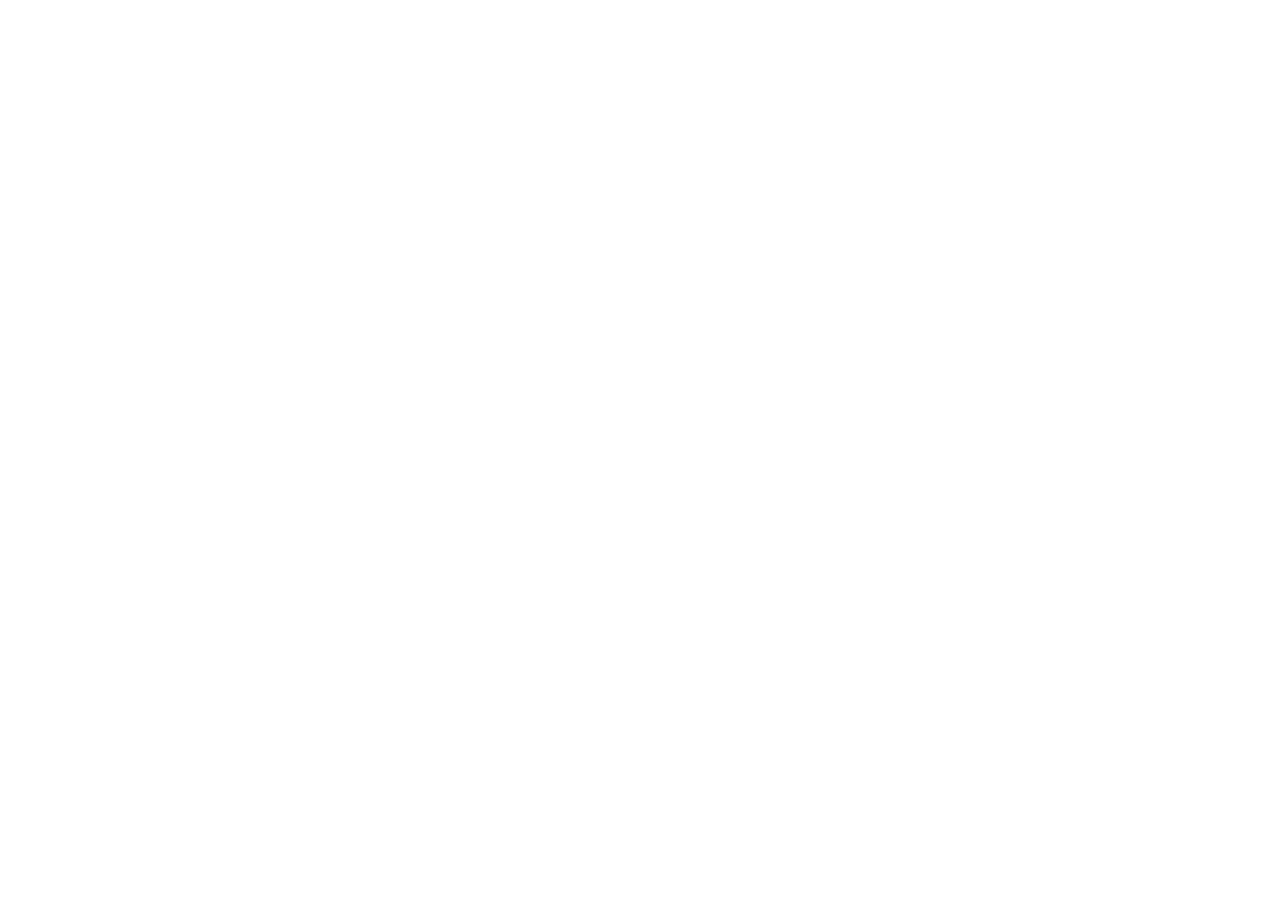
==== pages/contacto.html @ 213a4077 "Creo la estructura inicial del proyecto" ====
<!DOCTYPE html>
<html lang="es">
<head>
    <meta charset="UTF-8">
    <meta name="viewport" content="width=device-width, initial-scale=1.0">
    <title>Contacto | Ana María Vela Ballén</title>
    <link href="https://cdn.jsdelivr.net/npm/bootstrap@5.3.8/dist/css/bootstrap.min.css" rel="stylesheet" integrity="sha384-sRIl4kxILFvY47J16cr9ZwB07vP4J8+LH7qKQnuqkuIAvNWLzeN8tE5YBujZqJLB" crossorigin="anonymous">
    <link rel="stylesheet" href="../css/style.css">

</head>
<body>
    <header></header>

    <main></main>

    <footer></footer>
    <script src="https://cdn.jsdelivr.net/npm/bootstrap@5.3.8/dist/js/bootstrap.bundle.min.js" integrity="sha384-FKyoEForCGlyvwx9Hj09JcYn3nv7wiPVlz7YYwJrWVcXK/BmnVDxM+D2scQbITxI" crossorigin="anonymous"></script>
</body>
</html>
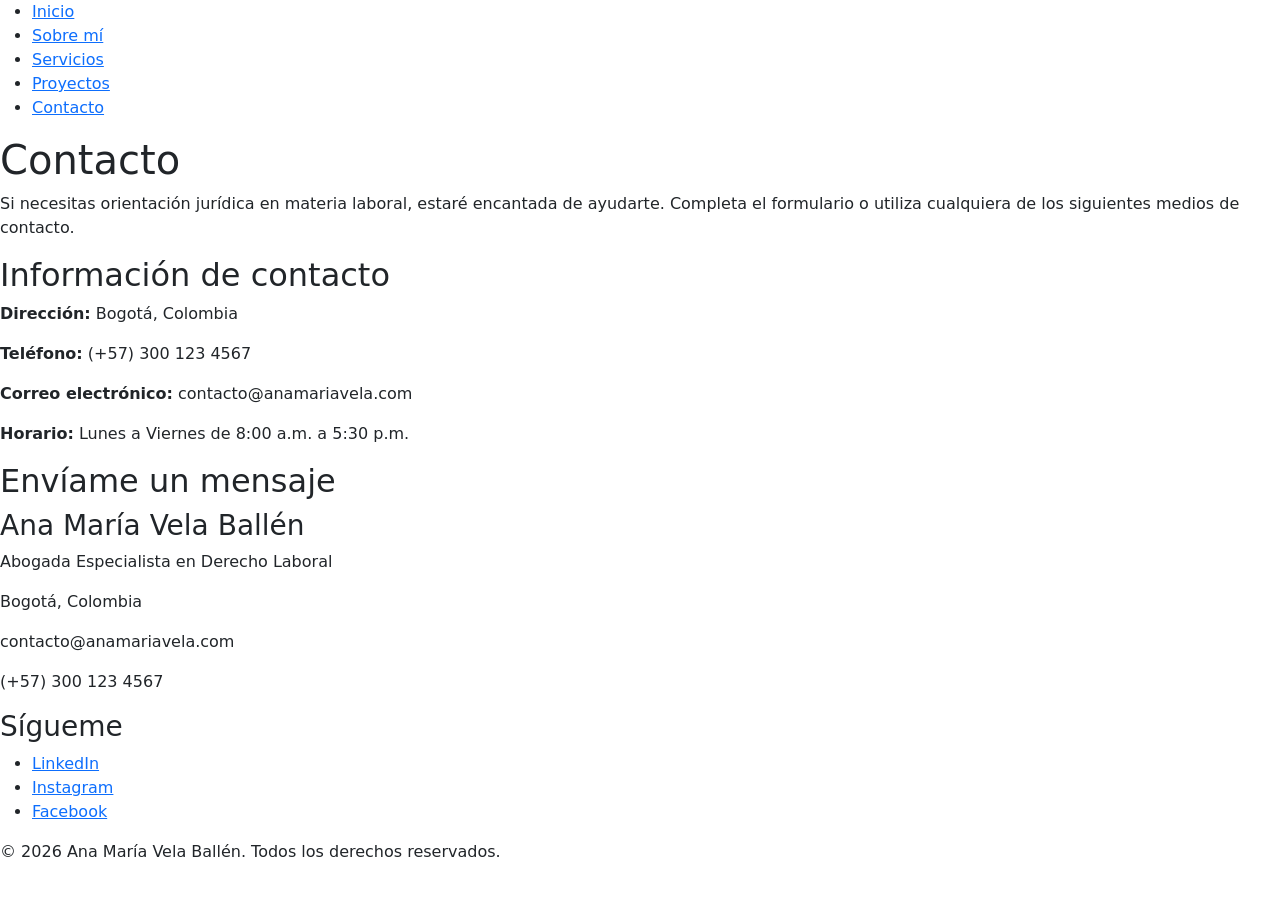
==== commit 24c5fe1e: "Completo la estructura HTML de las páginas internas" ====
--- a/pages/contacto.html
+++ b/pages/contacto.html
@@ -9,11 +9,64 @@
 
 </head>
 <body>
-    <header></header>
+    <header>
+        <nav class="menu-principal">
+            <ul>
+                <li><a href="../index.html">Inicio</a></li>
+                <li><a href="./sobremi.html">Sobre mí</a></li>
+                <li><a href="./servicios.html">Servicios</a></li>
+                <li><a href="./proyectos.html">Proyectos</a></li>
+                <li><a href="./contacto.html">Contacto</a></li>
+            </ul>
+        </nav>
+    </header>
 
-    <main></main>
+    <main>
+    <section class="presentacion-contacto">
+        <h1>Contacto</h1>
+        <p>
+            Si necesitas orientación jurídica en materia laboral, estaré encantada de ayudarte.
+            Completa el formulario o utiliza cualquiera de los siguientes medios de contacto.
+        </p>
+    </section>
 
-    <footer></footer>
+    <section class="informacion-contacto">
+        <h2>Información de contacto</h2>
+        <p><strong>Dirección:</strong> Bogotá, Colombia</p>
+        <p><strong>Teléfono:</strong> (+57) 300 123 4567</p>
+        <p><strong>Correo electrónico:</strong> contacto@anamariavela.com</p>
+        <p><strong>Horario:</strong> Lunes a Viernes de 8:00 a.m. a 5:30 p.m.</p>
+    </section>
+
+    <section class="formulario-contacto">
+        <h2>Envíame un mensaje</h2>
+        <form>
+            <!-- Aquí luego va el formulario con Bootstrap -->
+        </form>
+    </section>
+    </main>
+
+    <footer>
+        <section class="informacion-footer">
+            <h3>Ana María Vela Ballén</h3>
+            <p>Abogada Especialista en Derecho Laboral</p>
+            <p>Bogotá, Colombia</p>
+            <p>contacto@anamariavela.com</p>
+            <p>(+57) 300 123 4567</p>
+        </section>
+
+        <section class="redes-sociales">
+            <h3>Sígueme</h3>
+            <ul>
+                <li><a href="#">LinkedIn</a></li>
+                <li><a href="#">Instagram</a></li>
+                <li><a href="#">Facebook</a></li>
+            </ul>
+        </section>
+        <p>
+        © 2026 Ana María Vela Ballén. Todos los derechos reservados.
+        </p>
+    </footer>
     <script src="https://cdn.jsdelivr.net/npm/bootstrap@5.3.8/dist/js/bootstrap.bundle.min.js" integrity="sha384-FKyoEForCGlyvwx9Hj09JcYn3nv7wiPVlz7YYwJrWVcXK/BmnVDxM+D2scQbITxI" crossorigin="anonymous"></script>
 </body>
 </html>
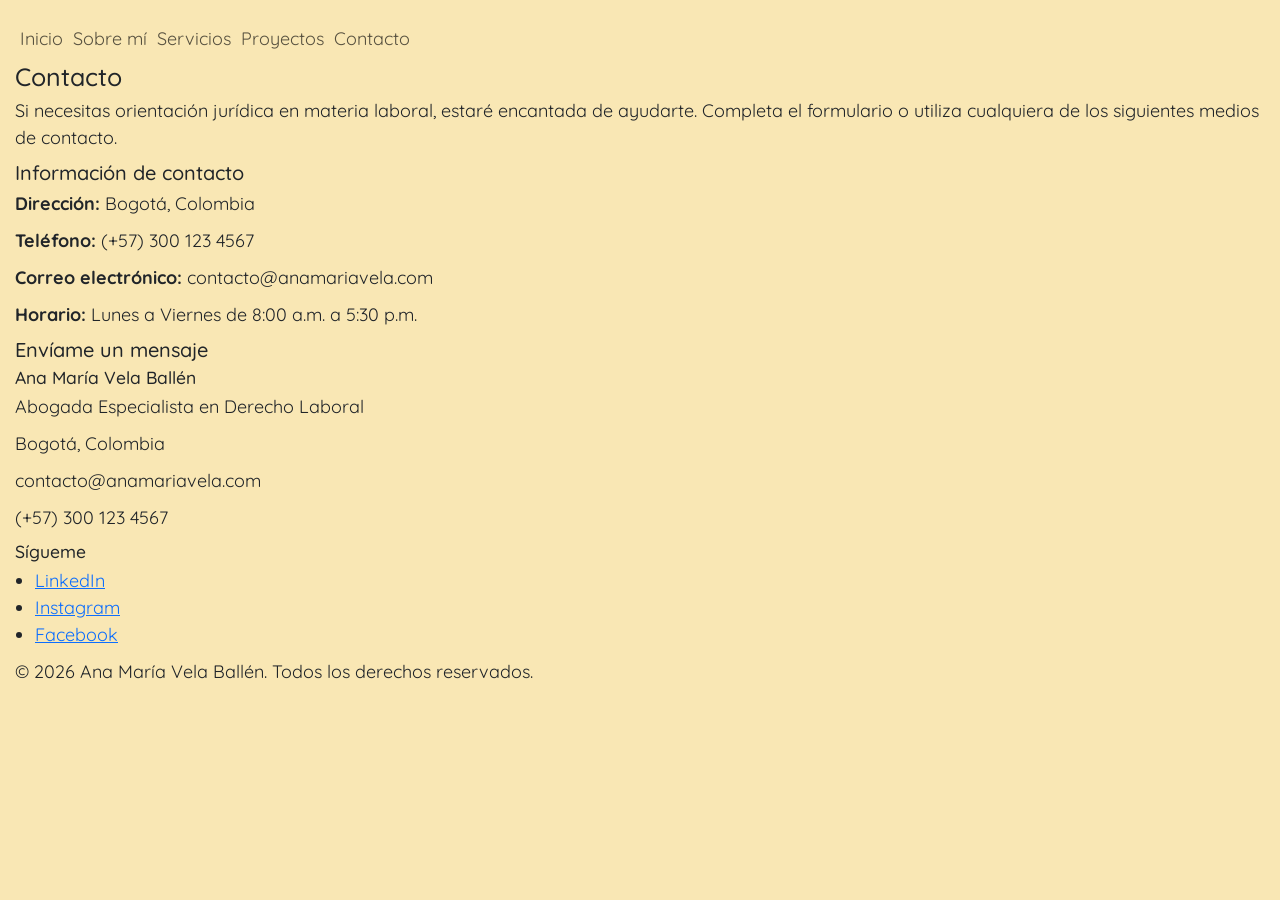
==== commit bf220e3c: "Implemento navbar responsive con Bootstrap" ====
--- a/pages/contacto.html
+++ b/pages/contacto.html
@@ -10,13 +10,23 @@
 </head>
 <body>
     <header>
-        <nav class="menu-principal">
-            <ul>
-                <li><a href="../index.html">Inicio</a></li>
-                <li><a href="./sobremi.html">Sobre mí</a></li>
-                <li><a href="./servicios.html">Servicios</a></li>
-                <li><a href="./proyectos.html">Proyectos</a></li>
-                <li><a href="./contacto.html">Contacto</a></li>
+        <nav class="navbar navbar-expand-lg">
+            <ul class="navbar-nav">
+                <li class="nav-item">
+                    <a class="nav-link" href="../index.html">Inicio</a>
+                </li>
+                <li class="nav-item">
+                    <a class="nav-link" href="./sobremi.html">Sobre mí</a>
+                </li>
+                <li class="nav-item">
+                    <a class="nav-link" href="./servicios.html">Servicios</a>
+                </li>
+                <li class="nav-item">
+                    <a class="nav-link" href="./proyectos.html">Proyectos</a>
+                </li>
+                <li class="nav-item">
+                    <a class="nav-link" href="./contacto.html">Contacto</a>
+                </li>
             </ul>
         </nav>
     </header>
--- a/css/style.css
+++ b/css/style.css
@@ -0,0 +1,23 @@
+@import url('https://fonts.googleapis.com/css2?family=Epilogue:ital,wght@0,100..900;1,100..900&family=Quicksand:wght@300..700&display=swap');
+/*General*/
+*{
+    margin: 0;
+    padding: 0;
+    box-sizing: border-box;
+}
+
+html{
+    font-size: 62.5%;
+}
+body{
+    background-color: #F9E7B4;
+    font-family: "Quicksand", sans-serif;
+    font-size: 1.8rem;
+    padding: 1.5rem;
+}
+img{
+    max-width: 100%;
+}
+.logo-navbar{
+        width:150px;
+}
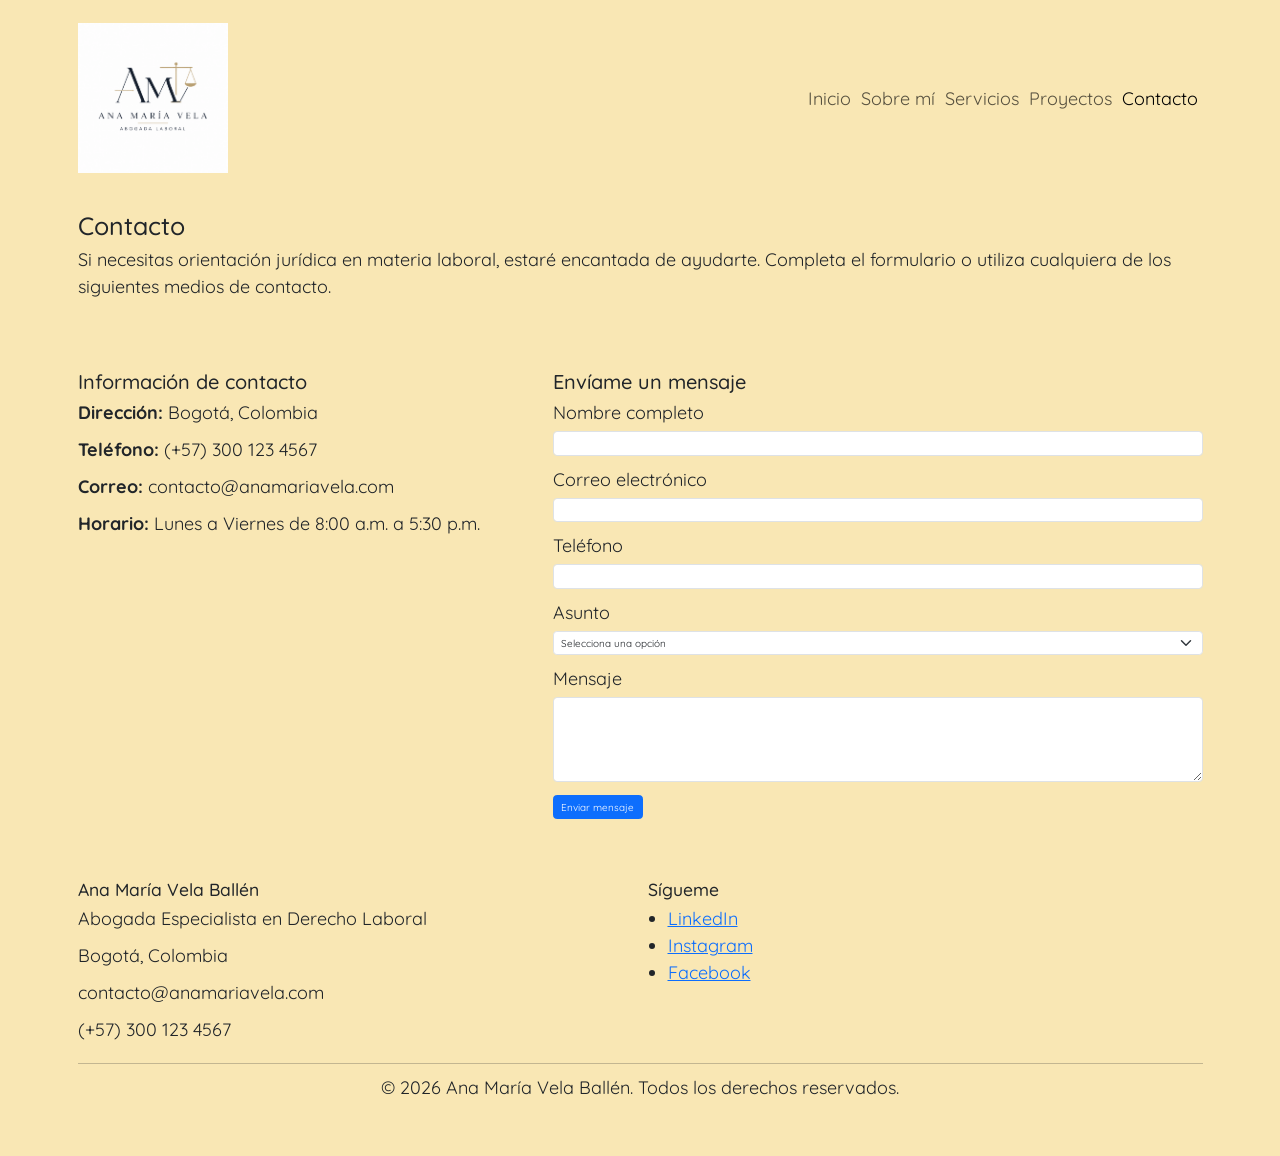
==== commit 88acaa33: "Integro Bootstrap y adapto las páginas al diseño responsive" ====
--- a/pages/contacto.html
+++ b/pages/contacto.html
@@ -1,82 +1,194 @@
 <!DOCTYPE html>
 <html lang="es">
+
 <head>
     <meta charset="UTF-8">
     <meta name="viewport" content="width=device-width, initial-scale=1.0">
     <title>Contacto | Ana María Vela Ballén</title>
+
     <link href="https://cdn.jsdelivr.net/npm/bootstrap@5.3.8/dist/css/bootstrap.min.css" rel="stylesheet" integrity="sha384-sRIl4kxILFvY47J16cr9ZwB07vP4J8+LH7qKQnuqkuIAvNWLzeN8tE5YBujZqJLB" crossorigin="anonymous">
     <link rel="stylesheet" href="../css/style.css">
+</head>
 
-</head>
 <body>
-    <header>
-        <nav class="navbar navbar-expand-lg">
-            <ul class="navbar-nav">
-                <li class="nav-item">
-                    <a class="nav-link" href="../index.html">Inicio</a>
-                </li>
-                <li class="nav-item">
-                    <a class="nav-link" href="./sobremi.html">Sobre mí</a>
-                </li>
-                <li class="nav-item">
-                    <a class="nav-link" href="./servicios.html">Servicios</a>
-                </li>
-                <li class="nav-item">
-                    <a class="nav-link" href="./proyectos.html">Proyectos</a>
-                </li>
-                <li class="nav-item">
-                    <a class="nav-link" href="./contacto.html">Contacto</a>
-                </li>
-            </ul>
-        </nav>
-    </header>
 
-    <main>
-    <section class="presentacion-contacto">
-        <h1>Contacto</h1>
-        <p>
-            Si necesitas orientación jurídica en materia laboral, estaré encantada de ayudarte.
-            Completa el formulario o utiliza cualquiera de los siguientes medios de contacto.
-        </p>
+<header>
+
+    <nav class="navbar navbar-expand-lg">
+        <div class="container">
+
+            <a class="navbar-brand" href="../index.html">
+                <img class="logo-navbar" src="../img/logo.png" alt="Logo de Ana María Vela Ballén">
+            </a>
+
+            <button class="navbar-toggler" type="button" data-bs-toggle="collapse" data-bs-target="#menu-principal" aria-controls="menu-principal" aria-expanded="false" aria-label="Abrir menú">
+                <span class="navbar-toggler-icon"></span>
+            </button>
+
+            <div class="collapse navbar-collapse" id="menu-principal">
+
+                <ul class="navbar-nav ms-auto">
+
+                    <li class="nav-item">
+                        <a class="nav-link" href="../index.html">Inicio</a>
+                    </li>
+
+                    <li class="nav-item">
+                        <a class="nav-link" href="./sobremi.html">Sobre mí</a>
+                    </li>
+
+                    <li class="nav-item">
+                        <a class="nav-link" href="./servicios.html">Servicios</a>
+                    </li>
+
+                    <li class="nav-item">
+                        <a class="nav-link" href="./proyectos.html">Proyectos</a>
+                    </li>
+
+                    <li class="nav-item">
+                        <a class="nav-link active" aria-current="page" href="./contacto.html">Contacto</a>
+                    </li>
+
+                </ul>
+
+            </div>
+
+        </div>
+    </nav>
+
+</header>
+
+<main>
+
+    <section class="presentacion-contacto py-5">
+
+        <div class="container">
+
+            <h1>Contacto</h1>
+
+            <p>
+                Si necesitas orientación jurídica en materia laboral, estaré encantada de ayudarte.
+                Completa el formulario o utiliza cualquiera de los siguientes medios de contacto.
+            </p>
+
+        </div>
+
     </section>
 
-    <section class="informacion-contacto">
-        <h2>Información de contacto</h2>
-        <p><strong>Dirección:</strong> Bogotá, Colombia</p>
-        <p><strong>Teléfono:</strong> (+57) 300 123 4567</p>
-        <p><strong>Correo electrónico:</strong> contacto@anamariavela.com</p>
-        <p><strong>Horario:</strong> Lunes a Viernes de 8:00 a.m. a 5:30 p.m.</p>
+    <section class="informacion-contacto py-5">
+
+        <div class="container">
+
+            <div class="row">
+
+                <div class="col-12 col-lg-5">
+
+                    <h2>Información de contacto</h2>
+
+                    <p><strong>Dirección:</strong> Bogotá, Colombia</p>
+                    <p><strong>Teléfono:</strong> (+57) 300 123 4567</p>
+                    <p><strong>Correo:</strong> contacto@anamariavela.com</p>
+                    <p><strong>Horario:</strong> Lunes a Viernes de 8:00 a.m. a 5:30 p.m.</p>
+
+                </div>
+
+                <div class="col-12 col-lg-7">
+
+                    <h2>Envíame un mensaje</h2>
+
+                    <form>
+
+                        <div class="mb-3">
+                            <label for="nombre" class="form-label">Nombre completo</label>
+                            <input type="text" class="form-control" id="nombre" required>
+                        </div>
+
+                        <div class="mb-3">
+                            <label for="correo" class="form-label">Correo electrónico</label>
+                            <input type="email" class="form-control" id="correo" required>
+                        </div>
+
+                        <div class="mb-3">
+                            <label for="telefono" class="form-label">Teléfono</label>
+                            <input type="tel" class="form-control" id="telefono">
+                        </div>
+
+                        <div class="mb-3">
+                            <label for="asunto" class="form-label">Asunto</label>
+                            <select class="form-select" id="asunto">
+                                <option selected>Selecciona una opción</option>
+                                <option>Asesoría laboral</option>
+                                <option>Contratos de trabajo</option>
+                                <option>Despidos</option>
+                                <option>Conciliaciones</option>
+                                <option>Otro</option>
+                            </select>
+                        </div>
+
+                        <div class="mb-3">
+                            <label for="mensaje" class="form-label">Mensaje</label>
+                            <textarea class="form-control" id="mensaje" rows="5"></textarea>
+                        </div>
+
+                        <button type="submit" class="btn btn-primary">
+                            Enviar mensaje
+                        </button>
+
+                    </form>
+
+                </div>
+
+            </div>
+
+        </div>
+
     </section>
 
-    <section class="formulario-contacto">
-        <h2>Envíame un mensaje</h2>
-        <form>
-            <!-- Aquí luego va el formulario con Bootstrap -->
-        </form>
-    </section>
-    </main>
+</main>
 
-    <footer>
-        <section class="informacion-footer">
-            <h3>Ana María Vela Ballén</h3>
-            <p>Abogada Especialista en Derecho Laboral</p>
-            <p>Bogotá, Colombia</p>
-            <p>contacto@anamariavela.com</p>
-            <p>(+57) 300 123 4567</p>
-        </section>
+<footer class="py-5">
 
-        <section class="redes-sociales">
-            <h3>Sígueme</h3>
-            <ul>
-                <li><a href="#">LinkedIn</a></li>
-                <li><a href="#">Instagram</a></li>
-                <li><a href="#">Facebook</a></li>
-            </ul>
-        </section>
-        <p>
-        © 2026 Ana María Vela Ballén. Todos los derechos reservados.
+    <div class="container">
+
+        <div class="row">
+
+            <section class="col-12 col-md-6">
+
+                <h3>Ana María Vela Ballén</h3>
+
+                <p>Abogada Especialista en Derecho Laboral</p>
+                <p>Bogotá, Colombia</p>
+                <p>contacto@anamariavela.com</p>
+                <p>(+57) 300 123 4567</p>
+
+            </section>
+
+            <section class="col-12 col-md-6">
+
+                <h3>Sígueme</h3>
+
+                <ul>
+                    <li><a href="#">LinkedIn</a></li>
+                    <li><a href="#">Instagram</a></li>
+                    <li><a href="#">Facebook</a></li>
+                </ul>
+
+            </section>
+
+        </div>
+
+        <hr>
+
+        <p class="text-center">
+            © 2026 Ana María Vela Ballén. Todos los derechos reservados.
         </p>
-    </footer>
-    <script src="https://cdn.jsdelivr.net/npm/bootstrap@5.3.8/dist/js/bootstrap.bundle.min.js" integrity="sha384-FKyoEForCGlyvwx9Hj09JcYn3nv7wiPVlz7YYwJrWVcXK/BmnVDxM+D2scQbITxI" crossorigin="anonymous"></script>
+
+    </div>
+
+</footer>
+
+<script src="https://cdn.jsdelivr.net/npm/bootstrap@5.3.8/dist/js/bootstrap.bundle.min.js" integrity="sha384-FKyoEForCGlyvwx9Hj09JcYn3nv7wiPVlz7YYwJrWVcXK/BmnVDxM+D2scQbITxI" crossorigin="anonymous"></script>
+
 </body>
+
 </html>
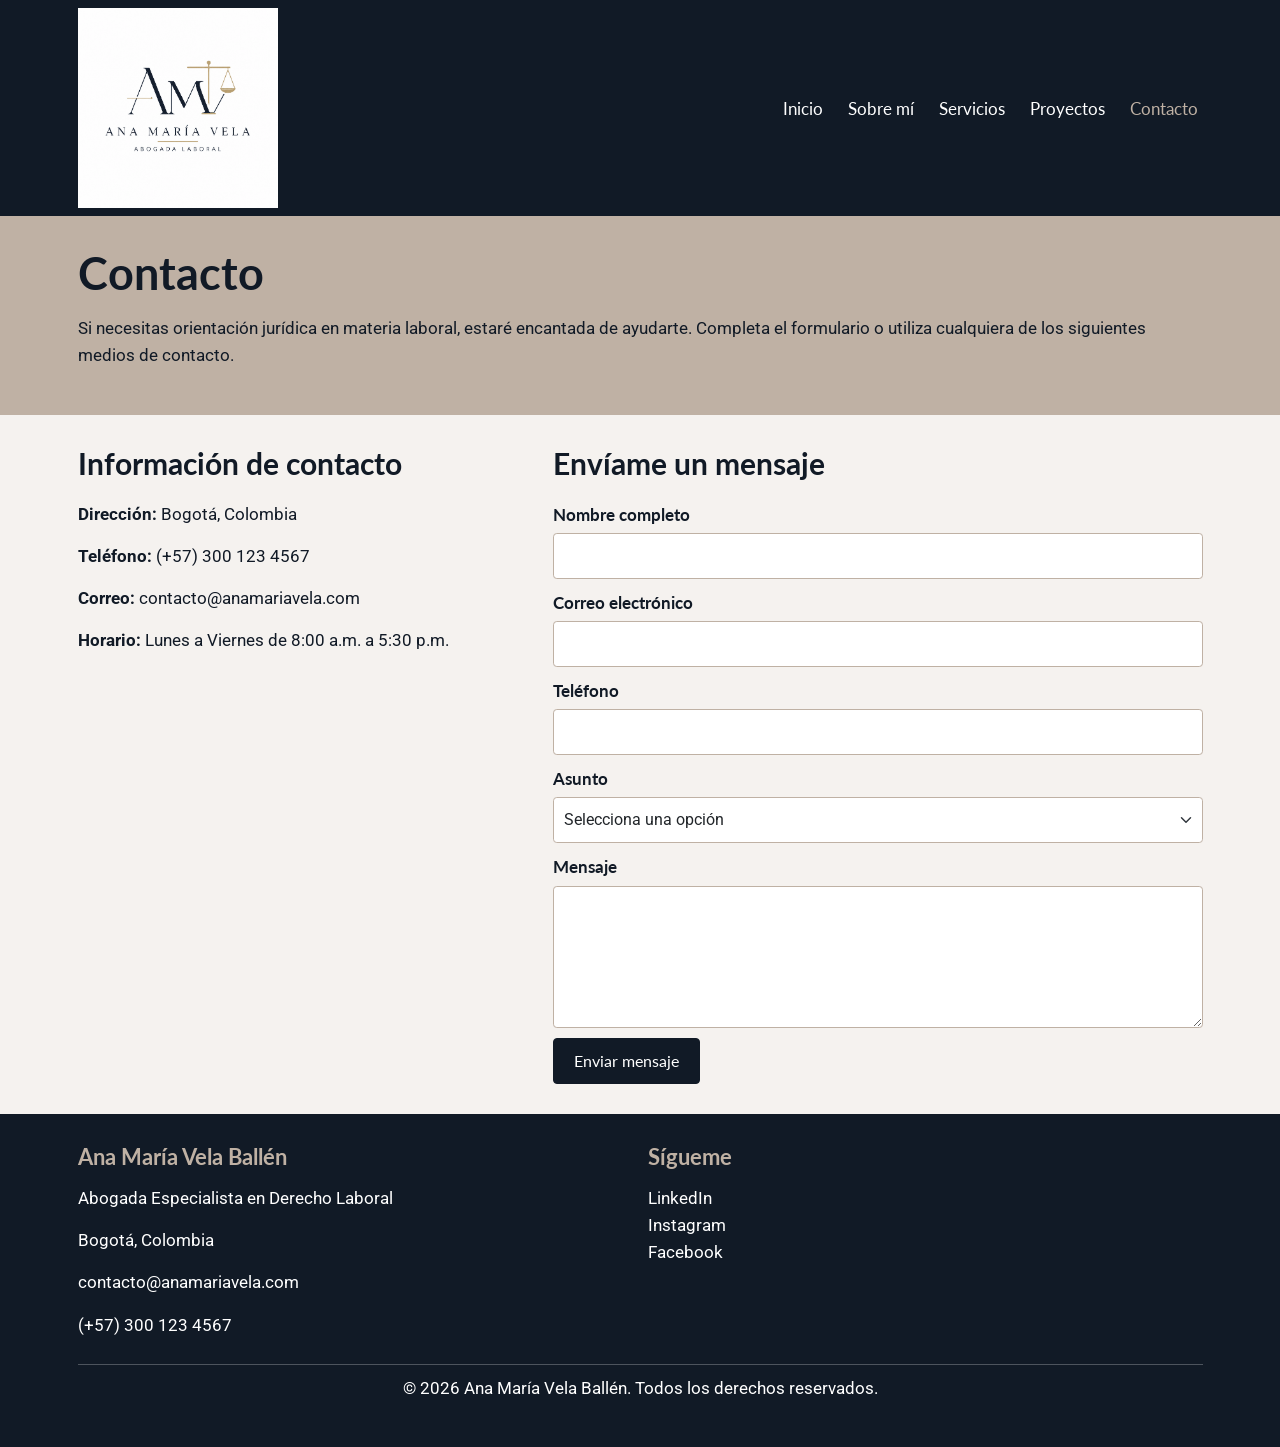
==== commit 56aed109: "Agrego animaciones CSS y librería AOS" ====
--- a/pages/contacto.html
+++ b/pages/contacto.html
@@ -7,6 +7,7 @@
     <title>Contacto | Ana María Vela Ballén</title>
 
     <link href="https://cdn.jsdelivr.net/npm/bootstrap@5.3.8/dist/css/bootstrap.min.css" rel="stylesheet" integrity="sha384-sRIl4kxILFvY47J16cr9ZwB07vP4J8+LH7qKQnuqkuIAvNWLzeN8tE5YBujZqJLB" crossorigin="anonymous">
+    <link href="https://unpkg.com/aos@2.3.1/dist/aos.css" rel="stylesheet">
     <link rel="stylesheet" href="../css/style.css">
 </head>
 
@@ -186,9 +187,18 @@
     </div>
 
 </footer>
-
-<script src="https://cdn.jsdelivr.net/npm/bootstrap@5.3.8/dist/js/bootstrap.bundle.min.js" integrity="sha384-FKyoEForCGlyvwx9Hj09JcYn3nv7wiPVlz7YYwJrWVcXK/BmnVDxM+D2scQbITxI" crossorigin="anonymous"></script>
-
+<!--JavaScript -->
+<script 
+     src="https://unpkg.com/aos@2.3.1/dist/aos.js">
+</script>
+
+<script>
+         AOS.init();
+</script>
+
+<script 
+     src="https://cdn.jsdelivr.net/npm/bootstrap@5.3.8/dist/js/bootstrap.bundle.min.js" integrity="sha384-FKyoEForCGlyvwx9Hj09JcYn3nv7wiPVlz7YYwJrWVcXK/BmnVDxM+D2scQbITxI" crossorigin="anonymous">
+</script>
 </body>
 
 </html>
--- a/css/style.css
+++ b/css/style.css
@@ -1,23 +1,324 @@
-@import url('https://fonts.googleapis.com/css2?family=Epilogue:ital,wght@0,100..900;1,100..900&family=Quicksand:wght@300..700&display=swap');
-/*General*/
-*{
-    margin: 0;
-    padding: 0;
-    box-sizing: border-box;
-}
-
-html{
-    font-size: 62.5%;
-}
-body{
-    background-color: #F9E7B4;
-    font-family: "Quicksand", sans-serif;
-    font-size: 1.8rem;
-    padding: 1.5rem;
-}
-img{
-    max-width: 100%;
-}
-.logo-navbar{
-        width:150px;
-}+@charset "UTF-8";
+@import url("https://fonts.googleapis.com/css2?family=Lato:wght@400;700&family=Roboto:wght@300;400;500&display=swap");
+* {
+  margin: 0;
+  padding: 0;
+  box-sizing: border-box;
+}
+
+html {
+  font-size: 62.5%;
+}
+
+body {
+  background-color: #F5F2EF;
+  color: #111A26;
+  font-family: "Roboto", sans-serif;
+  font-size: 1.7rem;
+  line-height: 1.6;
+}
+
+h1,
+h2,
+h3 {
+  color: #111A26;
+  font-family: "Lato", sans-serif;
+  font-weight: 700;
+}
+
+h1 {
+  font-size: 4.5rem;
+  margin-bottom: 1.5rem;
+}
+
+h2 {
+  font-size: 3rem;
+  margin-bottom: 2rem;
+}
+
+h3 {
+  font-size: 2.2rem;
+  margin-bottom: 1.5rem;
+}
+
+p {
+  margin-bottom: 1.5rem;
+}
+
+a {
+  color: #735646;
+  text-decoration: none;
+}
+
+img {
+  max-width: 100%;
+  height: auto;
+}
+
+ul {
+  padding-left: 2rem;
+}
+
+header {
+  background-color: #111A26;
+}
+
+.navbar {
+  min-height: 9rem;
+}
+.navbar .navbar-toggler {
+  border-color: #BFB1A4;
+}
+.navbar .navbar-toggler-icon {
+  filter: invert(1);
+}
+
+.logo-navbar {
+  width: 20rem;
+  transition: transform 0.3s;
+}
+.logo-navbar:hover {
+  transform: translateY(-5px) scale(1.03);
+}
+.logo-navbar {
+  animation: aparecer 1s ease-out;
+}
+
+.navbar-nav .nav-link {
+  color: #FFFFFF;
+  font-family: "Lato", sans-serif;
+  font-size: 1.7rem;
+  margin-left: 1.5rem;
+}
+.navbar-nav .nav-link:hover, .navbar-nav .nav-link:focus {
+  color: #BFB1A4;
+}
+.navbar-nav .nav-link.active {
+  color: #BFB1A4;
+}
+
+.hero {
+  background-color: #BFB1A4;
+}
+.hero h2 {
+  color: #735646;
+}
+.hero img {
+  border-radius: 0.8rem;
+}
+.hero .btn {
+  margin-right: 1rem;
+  margin-top: 1rem;
+}
+
+.presentacion-sobremi,
+.presentacion-servicios,
+.presentacion-proyectos,
+.presentacion-contacto {
+  background-color: #BFB1A4;
+}
+
+.servicios-destacados,
+.lista-servicios,
+.lista-proyectos,
+.formacion,
+.valores,
+.informacion-contacto {
+  background-color: #F5F2EF;
+}
+
+.porque-elegirme,
+.mision-vision {
+  background-color: #BFB1A4;
+}
+
+.servicios-destacados h2,
+.lista-servicios h2,
+.lista-proyectos h2,
+.testimonios h2 {
+  text-align: center;
+}
+
+.porque-elegirme ul {
+  list-style: none;
+  padding-left: 0;
+}
+.porque-elegirme li {
+  border-bottom: 1px solid #BFB1A4;
+  padding: 1rem 0;
+}
+.porque-elegirme li::before {
+  content: "✓ ";
+  color: #735646;
+  font-weight: bold;
+}
+
+.testimonios {
+  background-color: #111A26;
+  color: #FFFFFF;
+}
+.testimonios h2,
+.testimonios h3 {
+  color: #FFFFFF;
+}
+
+.testimonio {
+  background-color: #735646;
+  border-radius: 0.6rem;
+  margin: 0 auto;
+  max-width: 80rem;
+  padding: 4rem;
+  text-align: center;
+}
+.testimonio p {
+  color: #FFFFFF;
+  font-style: italic;
+}
+
+.carousel-indicators {
+  bottom: -4rem;
+}
+.carousel-indicators [data-bs-target] {
+  background-color: #BFB1A4;
+}
+
+.cta {
+  background-color: #735646;
+  color: #FFFFFF;
+}
+.cta h2 {
+  color: #FFFFFF;
+}
+.cta p {
+  margin-left: auto;
+  margin-right: auto;
+  max-width: 70rem;
+}
+
+.presentacion-sobremi img {
+  border-radius: 0.8rem;
+}
+
+.formacion ul,
+.valores ul {
+  list-style: none;
+  padding-left: 0;
+}
+.formacion li,
+.valores li {
+  border-left: 4px solid #735646;
+  margin-bottom: 1rem;
+  padding: 1rem 1.5rem;
+}
+
+.mision-vision article {
+  padding: 2rem;
+}
+
+footer {
+  background-color: #111A26;
+  color: #FFFFFF;
+}
+footer h3 {
+  color: #BFB1A4;
+}
+footer ul {
+  list-style: none;
+  padding-left: 0;
+}
+footer ul a {
+  color: #FFFFFF;
+}
+footer ul a:hover {
+  color: #BFB1A4;
+}
+
+@media (max-width: 991px) {
+  .navbar-collapse {
+    padding: 2rem 0;
+  }
+  .nav-link {
+    margin-left: 0;
+  }
+}
+@media (max-width: 767px) {
+  html {
+    font-size: 58%;
+  }
+  h1 {
+    font-size: 3.8rem;
+  }
+  h2 {
+    font-size: 2.7rem;
+  }
+  .hero img {
+    margin-top: 3rem;
+  }
+  .hero .btn {
+    display: block;
+    margin-bottom: 1rem;
+    width: 100%;
+  }
+  footer section {
+    margin-bottom: 3rem;
+  }
+}
+.card {
+  background-color: #FFFFFF;
+  border: 1px solid #BFB1A4;
+  border-radius: 0.6rem;
+  transition: 0.3s;
+}
+.card:hover {
+  transform: translateY(-5px);
+}
+.card .card-body {
+  padding: 2.5rem;
+}
+.card .card-title {
+  color: #735646;
+}
+
+.form-label {
+  color: #111A26;
+  font-family: "Lato", sans-serif;
+  font-weight: 700;
+}
+
+.form-control,
+.form-select {
+  border: 1px solid #BFB1A4;
+  font-size: 1.6rem;
+  padding: 1rem;
+}
+.form-control:focus,
+.form-select:focus {
+  border-color: #735646;
+  box-shadow: 0 0 0 0.2rem rgba(115, 86, 70, 0.2);
+}
+
+.btn {
+  border-radius: 0.4rem;
+  font-family: "Lato", sans-serif;
+  font-size: 1.6rem;
+  padding: 1rem 2rem;
+  transition: all 0.3s;
+}
+.btn:hover {
+  background-color: #735646;
+  color: #FFFFFF;
+  border-color: #735646;
+  transform: translateY(-3px);
+}
+
+.btn-primary {
+  background-color: #111A26;
+  border-color: #111A26;
+}
+
+.btn-outline-primary {
+  border-color: #111A26;
+  color: #111A26;
+}
+
+/*# sourceMappingURL=style.css.map */
